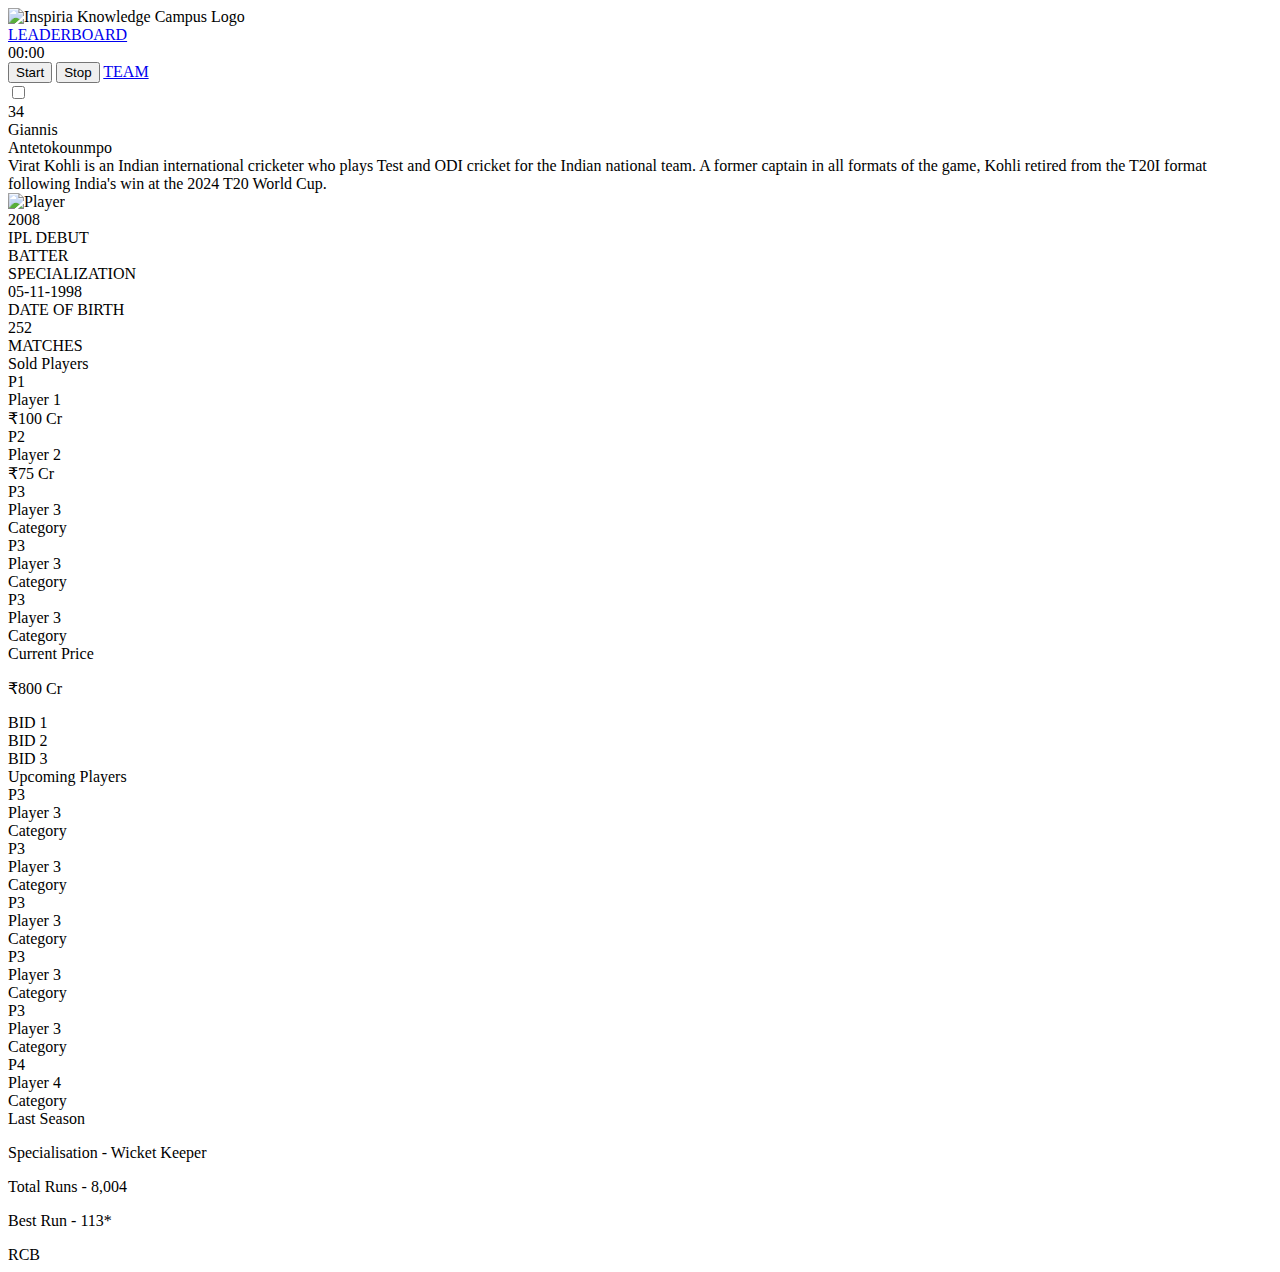
==== indexs.html @ f3b344ac "Add files via upload" ====
<!DOCTYPE html>
<html lang="en">
<head>
    <meta charset="UTF-8">
    <meta name="viewport" content="width=device-width, initial-scale=1.0">
    <title>Player Details</title>
    <link rel="stylesheet" href="./styles.css">
    <link href="https://fonts.googleapis.com/css2?family=Orbitron:wght@400;700&display=swap" rel="stylesheet">

</head>
<body>
 
  <header class="header">
    <div class="logo">
        <img src="./inslogo.webp" alt="Inspiria Knowledge Campus Logo">
    </div>
    <nav class="navigation">
        <a href="#leaderboard">LEADERBOARD</a>
        <div class="timer">
            <span id="minutes">00</span>:<span id="seconds">00</span>
        </div>
        <button class="start-timer">Start</button>
        <button class="stop-timer">Stop</button>
        <a href="#team">TEAM</a>
    </nav>
    <div class="theme-toggle">
      <input type="checkbox" id="theme-switch">
      <label for="theme-switch">
          <div class="toggle-circle"></div>
      </label>
  </div>
</header>


    <main class="main-content">
      
        <!-- Player details on the left -->
        <div class="player-details">
            <div class="player-number">34</div>
            <div class="show-player-name">Giannis </div>
            <div class="player-title">Antetokounmpo</div>
            <div class="player-description">
              Virat Kohli is an Indian international cricketer who plays Test and ODI cricket for the Indian national team. 
              A former captain in all formats of the game, Kohli retired from the T20I format following India's win at the 
              2024 T20 World Cup.
          </div>
        </div>
        
        <!-- Player image on the right -->
        <div class="show-player-image">
            <img src="./virat-kohli-23-removebg-preview.png" alt="Player">
        </div>
        <div class="basic-details">
          <div class="rows">
            <div class="data">
              <div class="details-data">2008</div>
              <div class="details-heading">IPL DEBUT</div>
            </div>
            <div class="data">
              <div class="details-data">BATTER</div>
              <div class="details-heading">SPECIALIZATION</div>
            </div>
          </div>
          <div class="rows">
            <div class="data">
              <div class="details-data">05-11-1998</div>
              <div class="details-heading">DATE OF BIRTH</div>
            </div>
            <div class="data">
              <div class="details-data">252</div>
              <div class="details-heading">MATCHES</div>
            </div>
          </div>
        </div>

        <!--player sold upcominf section-->
        <div class="player-box">
          <!-- Sold Players -->
          <div class="sold-palyers">
              <div class="box-header">Sold Players</div>
              <div class="box-list">
                  <!-- Player Box -->
                  <div class="player-box-item">
                      <div class="player-image">P1</div>
                      <div class="player-name">Player 1</div>
                      <div class="player-extra">₹100 Cr</div>
                  </div>
                  <div class="player-box-item">
                      <div class="player-image">P2</div>
                      <div class="player-name">Player 2</div>
                      <div class="player-extra">₹75 Cr</div>
                  </div>
                  <div class="player-box-item">
                    <div class="player-image">P3</div>
                    <div class="player-name">Player 3</div>
                    <div class="player-extra">Category</div>
                </div>
                <div class="player-box-item">
                  <div class="player-image">P3</div>
                  <div class="player-name">Player 3</div>
                  <div class="player-extra">Category</div>
              </div>
              <div class="player-box-item">
                <div class="player-image">P3</div>
                <div class="player-name">Player 3</div>
                <div class="player-extra">Category</div>
            </div>
              </div>
          </div>
      
          <!-- Current Price -->
          <div class="current-price">
              <div class="box-header">Current Price</div>
              <p class="price">₹800 Cr</p>
              <div id="buttons">
                <div id="first-button">BID 1</div>
                <div id="second-button">BID 2</div>
                <div id="third-button">BID 3</div>
            </div>
          </div>

          <!-- Upcoming Players -->
          <div class="upcoming-players">
              <div class="box-header">Upcoming Players</div>
              <div class="box-list">
                  <!-- Player Box -->
                  <div class="player-box-item">
                      <div class="player-image">P3</div>
                      <div class="player-name">Player 3</div>
                      <div class="player-extra">Category</div>
                  </div>
                  <div class="player-box-item">
                    <div class="player-image">P3</div>
                    <div class="player-name">Player 3</div>
                    <div class="player-extra">Category</div>
                </div>
                <div class="player-box-item">
                  <div class="player-image">P3</div>
                  <div class="player-name">Player 3</div>
                  <div class="player-extra">Category</div>
              </div>
              <div class="player-box-item">
                <div class="player-image">P3</div>
                <div class="player-name">Player 3</div>
                <div class="player-extra">Category</div>
            </div>
            <div class="player-box-item">
              <div class="player-image">P3</div>
              <div class="player-name">Player 3</div>
              <div class="player-extra">Category</div>
          </div>
                  <div class="player-box-item">
                      <div class="player-image">P4</div>
                      <div class="player-name">Player 4</div>
                      <div class="player-extra">Category</div>
                  </div>
              </div>
          </div>
      </div>
      <div class="last-season-popup">
        <div class="popup-header">Last Season</div>
        <div class="popup-content">
          <p>Specialisation - Wicket Keeper</p>
          <p>Total Runs - 8,004</p>
          <p>Best Run - 113*</p>
        </div>
      </div>
      
      
      
      

        <!-- Background team text -->
        <div class="background-text">RCB</div>
    </main>
    <script src="./script.js"></script>
</body>
</html>
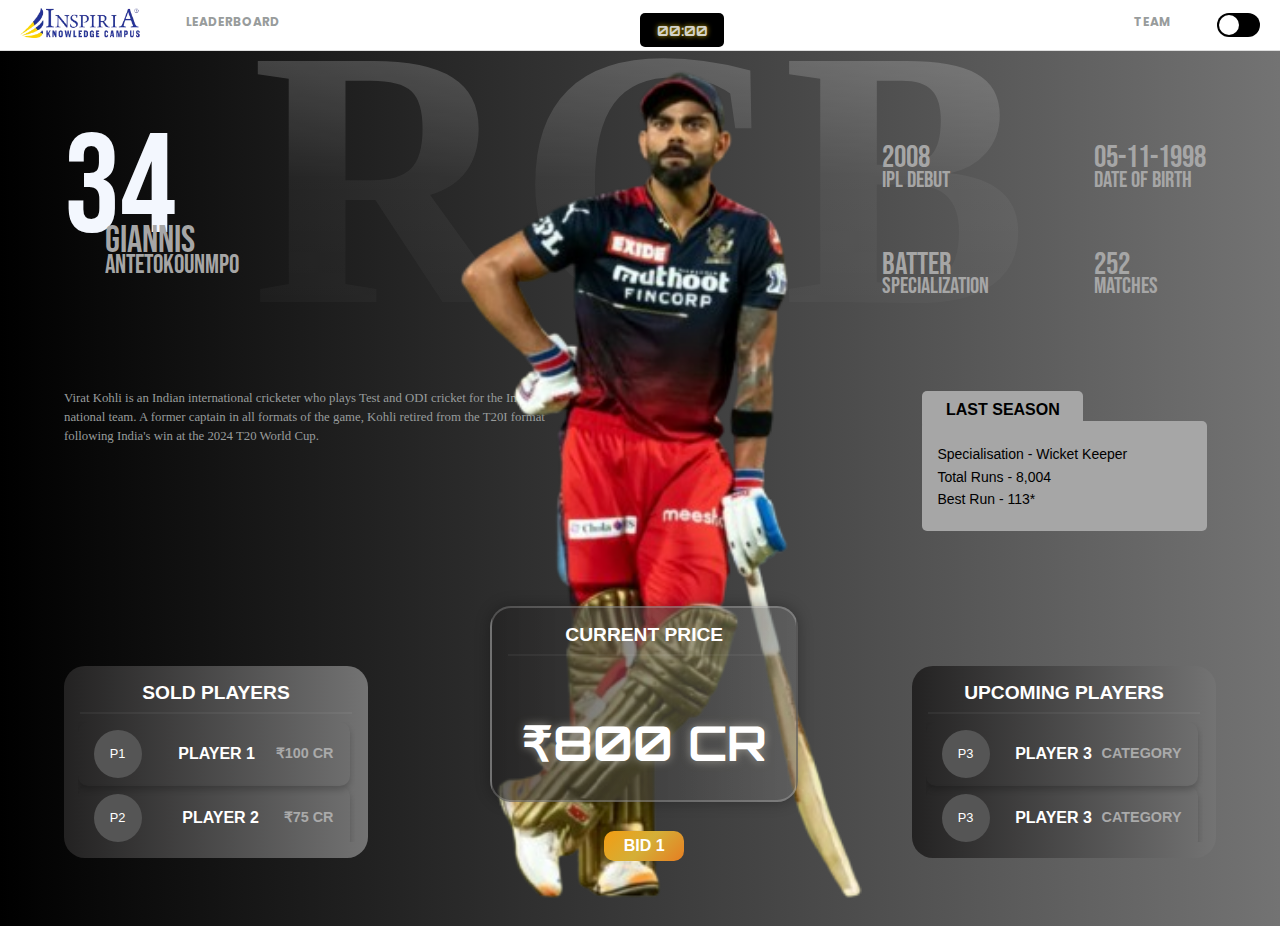
==== commit 363f4c3c: "Updated" ====
--- a/indexs.html
+++ b/indexs.html
@@ -19,8 +19,9 @@
         <div class="timer">
             <span id="minutes">00</span>:<span id="seconds">00</span>
         </div>
-        <button class="start-timer">Start</button>
+       <!--- <button class="start-timer">Start</button>
         <button class="stop-timer">Stop</button>
+      -->
         <a href="#team">TEAM</a>
     </nav>
     <div class="theme-toggle">
@@ -114,8 +115,6 @@
               <p class="price">₹800 Cr</p>
               <div id="buttons">
                 <div id="first-button">BID 1</div>
-                <div id="second-button">BID 2</div>
-                <div id="third-button">BID 3</div>
             </div>
           </div>
 
@@ -175,4 +174,4 @@
     </main>
     <script src="./script.js"></script>
 </body>
-</html>+</html>
--- a/styles.css
+++ b/styles.css
@@ -0,0 +1,488 @@
+@import url('https://fonts.googleapis.com/css2?family=Poppins:wght@400;700;900&display=swap');
+@import url('https://fonts.googleapis.com/css2?family=Bebas+Neue&display=swap');
+body {
+    background: linear-gradient(90deg, #000000, #737373); /* Gradient background */
+    height: 100vh;
+    margin: 0;   
+    overflow: hidden;
+    display: flex;
+    flex-direction: column;
+}
+
+.header {
+    display: flex;
+    justify-content: space-between;
+    align-items: center;
+    background-color: white;
+    padding: 0 20px;
+    height: 50px;
+    border-bottom: 1px solid #ddd;
+}
+
+.logo img {
+    height: 30px;
+}
+.navigation{
+    width: 100%;
+    display: flex;
+    justify-content: space-between;
+    font-family: poopins;
+  }
+
+.navigation a {
+    margin: 0 46px;
+    font-family: 'Poppins', sans-serif;
+    color: #989c9c;
+    text-decoration: none;
+    font-weight: bold;
+    transition: color 0.3s;
+    font-size: 12px;
+    height: 24px;
+}
+
+.navigation a:hover {
+    color: rgb(91, 89, 89);
+}
+
+.timer {
+    font-family: 'Orbitron', sans-serif;
+        font-size: 14px;
+        font-weight: bold;
+        color: #d3d2cb;
+        text-shadow: 0 0 5px rgba(248, 210, 16, 0.8);
+        background: black;
+        padding: 5px 12px;
+        border-radius: 5px;
+        display: flex;
+        align-items: center;
+        justify-content: center;
+        width: 60px;
+        height: 24px;
+        cursor: pointer;
+        transition: background 0.3s;
+        position: absolute;
+        left: 50%;
+}
+.timer:hover {
+    background: #222;
+}
+button {
+    font-size: 12px;
+    padding: 5px 10px;
+    border: none;
+    cursor: pointer;
+    background-color: #444;
+    color: white;
+    border-radius: 5px;
+    transition: background 0.3s;
+}
+
+button:hover {
+    background-color: #222;
+}
+
+.theme-toggle {
+    position: relative;
+    width: 50px;
+    height: 24px;
+}
+
+.theme-toggle input {
+    display: none;
+}
+
+.theme-toggle label {
+    background-color: black;
+    border-radius: 15px;
+    display: block;
+    height: 100%;
+    cursor: pointer;
+    position: relative;
+    transition: transform 0.3s ease;
+}
+
+.theme-toggle .toggle-circle {
+    background-color: white;
+    border-radius: 50%;
+    height: 20px;
+    width: 20px;
+    position: absolute;
+    top: 2px;
+    left: 2px;
+    transition: transform 0.3s ease;
+}
+
+.theme-toggle input:checked + label .toggle-circle {
+    transform: translateX(19px);
+}
+
+.theme-toggle input:checked + label  {
+    background-color: gray;
+}
+
+.start-timer, .stop-timer {
+    font-size: 12px;
+    padding: 5px 10px;
+    border: none;
+    cursor: pointer;
+    background-color: #444;
+    color: white;
+    border-radius: 5px;
+    transition: background 0.3s;
+    margin: 0 5px;
+}
+
+.start-timer:hover, .stop-timer:hover {
+    background-color: #222;
+}
+
+
+/* Main content styling */
+.main-content {
+    position: relative;
+    flex: 1;
+    display: flex;
+    justify-content: space-between;
+    align-items: center;
+    padding: 0 5%;
+}
+/* Player details */
+/* Player details */
+.player-details {
+    position: absolute;
+    top: 9%;
+    left: 5vw;
+    text-align: left;
+    z-index: 2;
+    line-height: 0.9;/* Better spacing between lines */
+}
+
+/* Player number */
+.player-number {
+    font-size: 11vw; /* Scales with viewport width */
+    color: #f3f7fe; /* Slight transparency for effect */
+    font-family: "Bebas Neue", serif;
+    margin: 0; /* Remove unwanted margins */
+}
+
+/* Player name */
+.show-player-name {
+    color: #a6a6a6;
+    text-transform: uppercase;
+    font-family: "Bebas Neue", serif;
+    font-size: 3vw;
+    margin-top: -30px;
+    margin-left: 41px;
+}
+
+/* Player title */
+.player-title {
+    font-size: 2vw; /* Slightly smaller than name for hierarchy */
+    color: #a6a6a6; /* A subtle grey to distinguish */
+    text-transform: uppercase;
+    font-family: "Bebas Neue", serif;
+    margin-top: -5px; /* Close gap between name and title */
+    margin-left: 41px;
+}
+.player-description {
+    font-size: .8rem;
+    font-weight: 400;
+    line-height: 1.5;
+    max-width: 55vh;
+    margin-top: 7rem;
+    color: #989c9c;
+}
+
+/* Center player image */
+.show-player-image {
+    position: absolute;
+    top: 50%;
+    left: 50%;
+    transform: translate(-50%, -50%);
+    z-index: 2;
+    display: flex;
+    justify-content: center;
+    align-items: center;
+    width: 40vw; /* Adjust width relative to viewport */
+    height: auto;
+}
+
+.show-player-image img {
+    /* Scale image responsively */
+    height: 100vh;
+    max-height: 100vh;
+}
+
+/* Responsive background text */
+.background-text {
+    position: absolute;
+    top: -10%;
+    left: 50%;
+    transform: translateX(-50%);
+    font-size: 23rem;
+    font-weight: 900;
+    z-index: 0;
+    pointer-events: none;
+    font-family: 'Times New Roman', Times, serif;
+    background: linear-gradient(to bottom, rgba(255, 255, 255, 0.3), rgba(255, 255, 255, 0.05), rgba(255, 255, 255, 0.01));
+    -webkit-background-clip: text;
+    -webkit-text-fill-color: transparent;
+}
+
+/* Basic details styling */
+.basic-details {
+    position: absolute;
+    top: 20%;
+    right: 5%; /* Adjust this for positioning closer to the image */
+    transform: translateY(-50%);
+    font-family: "Bebas Neue", serif;
+    font-size: 1.9vw; /* Adjust size as needed */
+    color: #f3f7fe;
+    text-align: right; /* Align text to the right */
+    z-index: 3; /* Ensure it's above the image */
+    line-height: 0.8;
+    padding: 10px;
+    border-radius: 10px;
+    display: flex;
+    justify-content: space-between;
+    align-items: center;
+    width: 36vh;
+    color:#a6a6a6;
+    
+}
+.basic-details .rows{
+    height: 150px;
+    display: flex;
+    justify-content: space-between;
+    flex-direction: column;
+}
+.basic-details .data{
+    display: flex;
+    flex-direction: column;
+    /* justify-content: left; */
+    align-items: flex-start;
+    font-size: 31px;
+}
+.details-heading{
+    font-size: 23px;
+}
+
+.player-box{
+    display: flex;
+    justify-content: space-between;
+    gap: 1rem;
+    position: absolute;
+    bottom: 5%;
+    width: 90%;
+    left: 5%;
+    z-index: 2;
+    text-transform: uppercase;
+}
+.player-box > div {
+   
+    border-radius: 21px;
+    width: 17rem;
+    height: 10rem;
+    display: flex;
+    flex-direction: column;
+    justify-content: flex-start;
+    align-items: center;
+    text-align: center;
+    padding: 1rem;
+    color: white;
+    font-family: 'Popins',sans-serif;
+}
+.current-price {
+    background: linear-gradient(90deg, rgba(35, 34, 34, 0.7), rgba(115, 115, 115, 0.5)); /* Gradient with transparency */
+    border-radius: 21px;
+    width: 17rem;
+    height: 10rem;
+    position: absolute;
+    top: -31%;
+    left: 37%;
+    opacity: 1; /* Remove excessive transparency */
+    display: flex;
+    flex-direction: column;
+    justify-content: center;
+    align-items: center;
+    text-align: center;
+    box-shadow: 0px 0px 15px rgba(0, 0, 0, 0.3); /* Soft shadow for effect */
+    border: 2px solid rgba(255, 255, 255, 0.2); /* Subtle border effect */
+}
+
+/* Header inside Current Price */
+.current-price .box-header {
+    font-size: 1.2rem;
+    font-weight: bold;
+    color: #fff;
+    margin-bottom: 0.5rem;
+}
+
+/* Price Text */
+.current-price .price {
+    font-size: 3rem;
+    font-weight: bold;
+    font-family: 'Orbitron', sans-serif; 
+    color: #ffffff; /* Gold/yellow color to make it stand out */
+    text-shadow: 0 0 10px rgba(171, 169, 158, 0.8);
+    
+}
+
+ .box-header{
+    font-size: 1.2rem;
+    font-weight: bold;
+    border-bottom: 2px solid rgba(255, 255, 255, 0.05);
+    padding-bottom: 0.5rem;
+    margin-bottom: 0.5rem;
+    width: 100%;
+    text-align: center;
+}
+.box-list {
+    font-size: 0.9rem;
+    line-height: 1.5;
+    overflow-y: scroll; /* Keep vertical scrolling */
+    -ms-overflow-style: none;
+    text-align: center;
+    max-height: 8rem; /* Set max height to avoid excessive height */
+    padding-right: 5px; /* Prevent accidental horizontal scroll */
+}
+.box-list::-webkit-scrollbar{
+    display: none;
+}
+.player-box-item {
+    background: #34343400;
+    border-radius: 10px;
+    padding: 0.5rem 1rem;
+    display: flex;
+    align-items: center;
+    justify-content: space-between; /* Space between sections */
+    box-shadow: 0 4px 6px rgba(0, 0, 0, 0.2);
+    min-width: 15rem;
+    color: white;
+}
+
+/* Circular part for player image */
+.player-image {
+    width: 3rem;
+    height: 3rem;
+    border-radius: 50%;
+    background-color: #555;
+    display: flex;
+    justify-content: center;
+    align-items: center;
+    font-size: 0.8rem;
+    color: white;
+    margin-right: 1rem;
+    flex-shrink: 0;
+}
+
+/* Centered player name */
+.player-name {
+    font-size: 1rem;
+    font-weight: bold;
+    flex-grow: 1;
+    text-align: center;
+}
+
+/* Right-aligned price/category */
+.player-extra {
+    font-size: 0.9rem;
+    font-weight: bold;
+    color: #aaa;
+    text-align: right;
+    flex-shrink: 0;
+}
+
+.sold-palyers , .upcoming-players{
+    background: linear-gradient(90deg, #232222, #737373);    border-radius: 21px;
+    width: 17rem;
+    height: 10rem;
+}
+.last-season-popup {
+    position: absolute;
+    top: 40%;
+    right: 4.5%;
+    display: flex
+;
+    flex-direction: column;
+    border-radius: 10px;
+    /* overflow: hidden; */
+    /* box-shadow: 0 4px 8px rgba(0, 0, 0, 0.3); */
+    width: 300px;
+    font-family: Arial, sans-serif;
+  }
+  
+  .last-season-popup .popup-header {
+    background-color: #a6a6a6;
+    color: black;
+    font-size: 16px;
+    font-weight: bold;
+    text-transform: uppercase;
+    padding: 10px;
+    text-align: center;
+    width: 47%;
+    border-radius: 5px;
+  }
+  
+  .last-season-popup .popup-content {
+    background-color: #a6a6a6;
+    color: #000;
+    padding: 15px;
+    font-size: 14px;
+    line-height: 0.6;
+    height: 5rem;
+    position: absolute;
+    top: 81%;
+    width: 85%;
+    border-radius: 5px;
+  }
+  
+
+@media (max-width: 768px) {
+    .player-number {
+        font-size: 8vw;
+    }
+    .player-box {
+        flex-direction: row;
+        align-items: center;
+        width: 100%;
+    }
+}
+
+#buttons {
+    width: 350px;
+    height: 100px;
+    display: flex;
+    align-items: center;
+    justify-content: space-evenly;
+    padding: 10px;
+    border-radius: 10px;
+}
+
+#first-button, #second-button, #third-button {
+    width: 80px;
+    height: 30px;
+    border-radius: 10px;
+    text-align: center;
+    line-height: 30px;
+    font-weight: bold;
+    color: white;
+    cursor: pointer;
+    transition: 0.3s;
+}
+
+#first-button {
+    background: linear-gradient(135deg, #f39c12, #d4af37, #e67e22); /* Gold gradient */
+}
+
+#second-button {
+    background: linear-gradient(135deg, #7f8c8d, #95a5a6, #bdc3c7); /* Grey gradient */
+}
+
+#third-button {
+    background: linear-gradient(135deg, #c0392b, #e74c3c, #7f1c1c); /* Red gradient */
+}
+
+#first-button:hover, #second-button:hover, #third-button:hover {
+    transform: scale(1.1);
+}